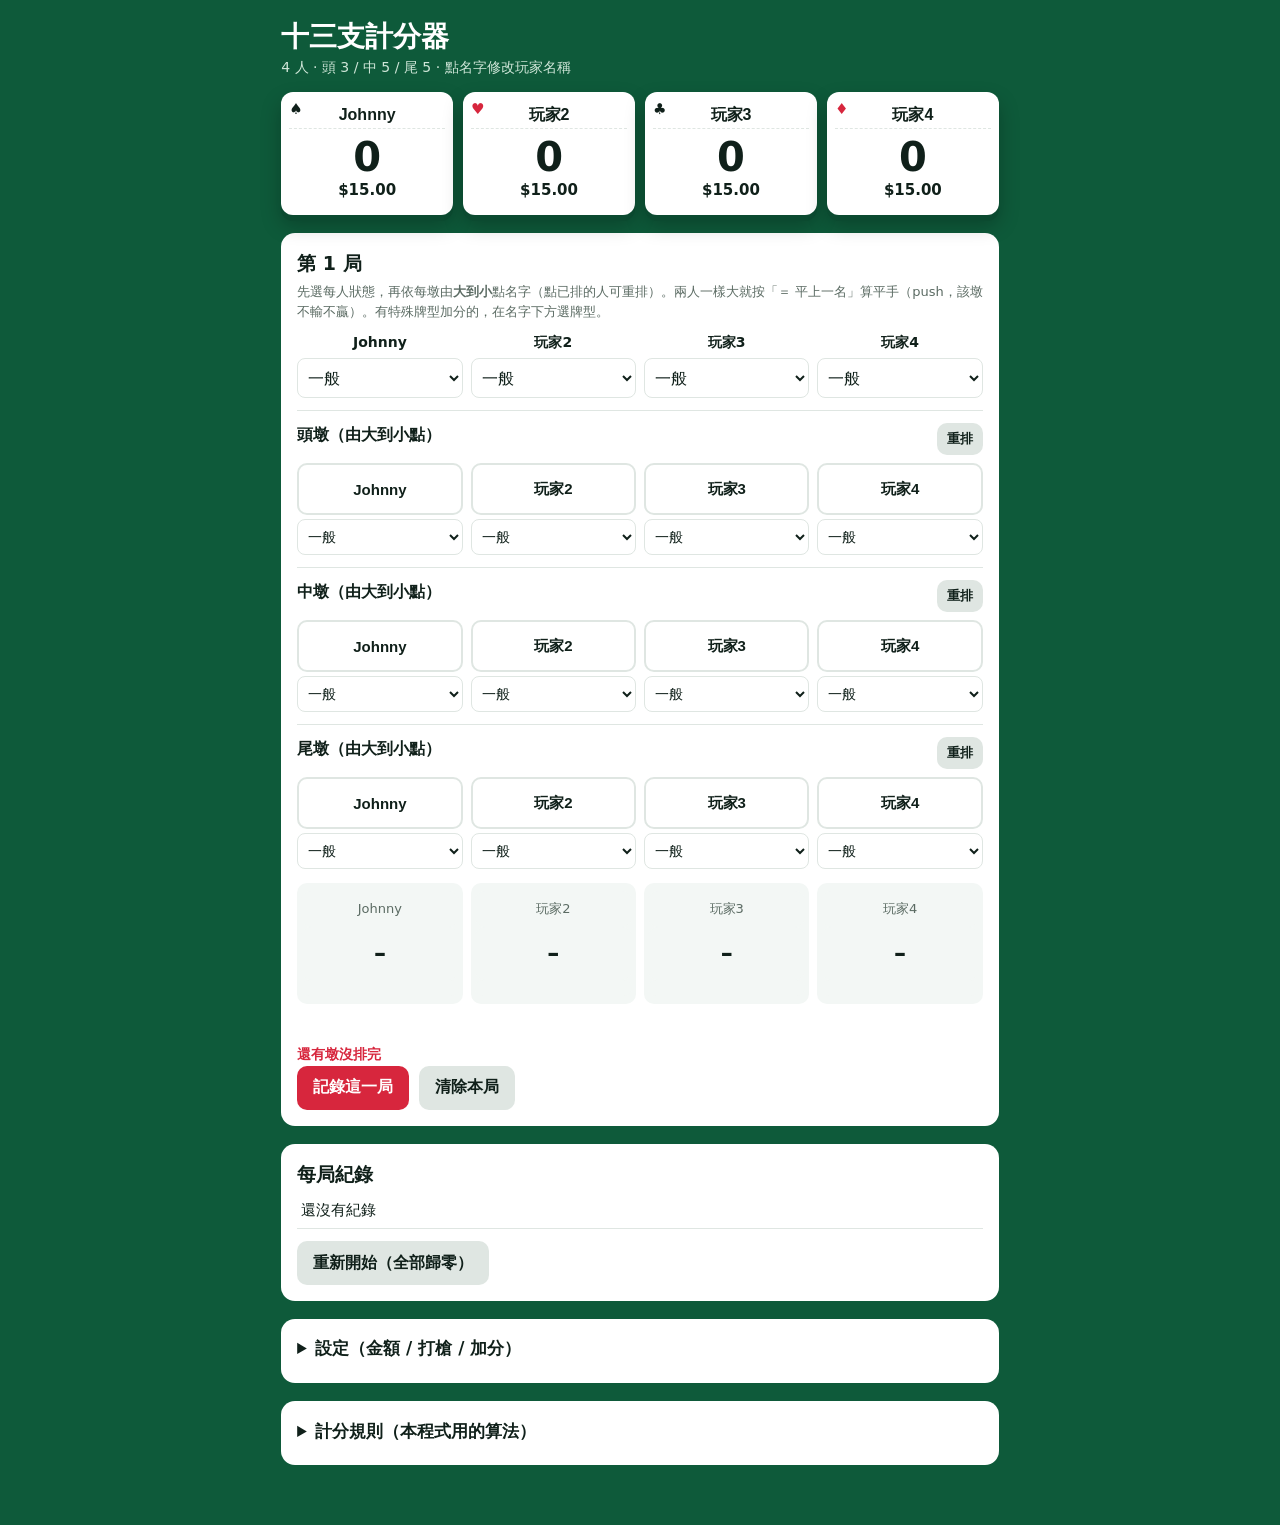
==== index.html @ c9107890 "十三支計分器 PWA Co-Authored-By: Claude Sonnet 5.5 <noreply@anthropic.com> Claude-Session: https://claude." ====
<!DOCTYPE html>
<html lang="zh-Hant">
<head>
<meta charset="utf-8">
<meta name="viewport" content="width=device-width,initial-scale=1,viewport-fit=cover">
<meta name="theme-color" content="#0e5a3a">
<meta name="apple-mobile-web-app-capable" content="yes">
<meta name="mobile-web-app-capable" content="yes">
<meta name="apple-mobile-web-app-status-bar-style" content="black-translucent">
<meta name="apple-mobile-web-app-title" content="十三支">
<link rel="manifest" href="manifest.webmanifest">
<link rel="apple-touch-icon" href="apple-touch-icon.png">
<link rel="icon" type="image/png" href="icon-192.png">
<title>十三支計分器</title>
<style>
/* VOICE: 牌桌上的計分員，清楚、快、不出錯
   IDEA: 綠絨牌桌 + 白色撲克牌
   PICTURE: 頂端四張「牌」記分板，大字顯示分數與餘額
   COLOUR and TYPE: 牌桌綠、牌面白、紅心紅；Noto Sans TC
   LAYOUT: 記分板 → 本局輸入（三墩排名）→ 預覽 → 紀錄 → 設定 */
:root{color-scheme:light dark;--felt:light-dark(#0e5a3a,#062b1c);--felt2:light-dark(#0b4a30,#04200f);--card:light-dark(#ffffff,#13241b);--ink:light-dark(#10201a,#e8f3ec);--mute:light-dark(#5b6b63,#9fb3a8);--red:#d7263d;--gold:#f2c14e;--line:light-dark(#dfe6e2,#24392d)}
:root[data-theme=light]{color-scheme:light}:root[data-theme=dark]{color-scheme:dark}
*{box-sizing:border-box;min-width:0}
body{margin:0;background:var(--felt);color:var(--ink);font:16px/1.55 -apple-system,"PingFang TC","Noto Sans TC","Microsoft JhengHei",system-ui,sans-serif;overflow-x:clip}
.wrap{max-width:820px;margin:0 auto;padding:max(16px,env(safe-area-inset-top)) max(4vw,12px,env(safe-area-inset-right)) calc(60px + env(safe-area-inset-bottom))}
#upd{position:fixed;left:12px;right:12px;bottom:calc(12px + env(safe-area-inset-bottom));z-index:9;display:none;background:var(--gold);color:#3a2a00;border:0;border-radius:12px;min-height:48px;font-size:17px;box-shadow:0 6px 20px rgba(0,0,0,.4)}#upd.on{display:block}
h1{color:#fff;font-size:28px;line-height:1.1;margin:6px 0 4px;font-weight:900}
.sub{color:#cfe6d8;font-size:14px;margin:0 0 14px}
.board{display:grid;grid-template-columns:repeat(4,minmax(0,1fr));gap:10px}
.pc{background:var(--card);border-radius:12px;padding:10px 8px 12px;text-align:center;box-shadow:0 6px 0 var(--felt2),0 10px 20px rgba(0,0,0,.25);position:relative}
.pc .suit{position:absolute;top:6px;left:8px;font-size:15px}
.pc input{width:100%;border:0;background:transparent;color:var(--ink);font:700 16px -apple-system,"PingFang TC","Noto Sans TC","Microsoft JhengHei",sans-serif;text-align:center;padding:4px 2px;border-bottom:1px dashed var(--line)}
.pc .pts{font-size:clamp(26px,7vw,40px);font-weight:900;line-height:1.1;margin-top:6px}
.pc .money{font-size:15px;font-weight:700;white-space:nowrap}
.pos{color:#138a4f}.neg{color:var(--red)}
.panel{background:var(--card);border-radius:14px;padding:16px;margin-top:18px}
.panel h2{font-size:19px;margin:0 0 4px}
.hint{font-size:13px;color:var(--mute);margin:0 0 10px}
.status{display:grid;grid-template-columns:repeat(4,minmax(0,1fr));gap:8px;margin-bottom:6px}
.status div{display:flex;flex-direction:column;gap:4px}
.status b{font-size:14px;text-align:center;overflow:hidden;text-overflow:ellipsis;white-space:nowrap}
select,input[type=number]{font:16px -apple-system,"PingFang TC","Noto Sans TC","Microsoft JhengHei",sans-serif;min-height:40px;border:1px solid var(--line);border-radius:8px;background:var(--card);color:var(--ink);padding:4px 6px;width:100%}
.row{border-top:1px solid var(--line);padding-top:12px;margin-top:12px}
.row h3{font-size:16px;margin:0 0 8px;display:flex;justify-content:space-between;gap:8px;flex-wrap:wrap}
.row h3 button{font-size:13px;min-height:32px;padding:2px 10px}
.rk{display:grid;grid-template-columns:repeat(4,minmax(0,1fr));gap:8px}
.rk .cell{display:flex;flex-direction:column;gap:4px}
.pick{position:relative;min-height:52px;border-radius:10px;border:2px solid var(--line);background:var(--card);color:var(--ink);font:700 15px -apple-system,"PingFang TC","Noto Sans TC","Microsoft JhengHei",sans-serif;cursor:pointer;padding:4px}
.pick[data-r="1"]{background:#ffd23f;border-color:#ffb800;color:#3a2a00}
.pick[data-r="2"]{background:#5ad1f2;border-color:#1fa8d1;color:#052b38}
.pick[data-r="3"]{background:#b9835a;border-color:#946243;color:#fff}
.pick[data-r="4"]{background:#6f7d89;border-color:#55616c;color:#fff}
.pick[data-r]::after{content:"第" attr(data-r);position:absolute;top:-9px;right:-6px;background:#10201a;color:#fff;font-size:12px;border-radius:9px;padding:0 6px;line-height:18px}
.pick:disabled{opacity:.35;cursor:default}
.cell select{font-size:14px;min-height:36px}
.tie{font-size:13px;min-height:32px;padding:2px 6px;border-radius:8px}
.tie[aria-pressed=true]{background:var(--gold);color:#3a2a00}
button{font:700 16px -apple-system,"PingFang TC","Noto Sans TC","Microsoft JhengHei",sans-serif;border-radius:10px;border:0;min-height:44px;padding:8px 16px;cursor:pointer;background:var(--line);color:var(--ink)}
button.go{background:var(--red);color:#fff}
button:focus-visible,input:focus-visible,select:focus-visible{outline:3px solid var(--gold);outline-offset:2px}
.prev{display:grid;grid-template-columns:repeat(4,minmax(0,1fr));gap:8px;margin:14px 0 10px;text-align:center}
.prev div{background:light-dark(#f3f7f5,#0f1d16);border-radius:10px;padding:8px 4px}
.prev .n{font-size:13px;color:var(--mute)}.prev .v{font-size:24px;font-weight:900}
.tags{font-size:14px;margin:0 0 10px;min-height:1.4em}
.tag{display:inline-block;background:var(--gold);color:#3a2a00;border-radius:6px;padding:0 8px;margin:2px 4px 2px 0;font-weight:700}
.err{color:var(--red);font-size:14px;font-weight:700;min-height:1.4em}
.actions{display:flex;gap:10px;flex-wrap:wrap}
table{width:100%;border-collapse:collapse;font-size:15px}
th,td{padding:6px 4px;border-bottom:1px solid var(--line);text-align:right;white-space:nowrap}
th:first-child,td:first-child{text-align:left}
td .x{background:none;min-height:32px;padding:0 8px;color:var(--red)}
.scroll{overflow-x:auto}
.set{display:grid;grid-template-columns:repeat(auto-fit,minmax(150px,1fr));gap:10px}
.set label{font-size:14px;display:flex;flex-direction:column;gap:4px}
details summary{cursor:pointer;font-weight:700;font-size:17px;min-height:32px}
.rules{font-size:14px;line-height:1.7}.rules p{margin:6px 0}
.modal{position:fixed;inset:0;background:rgba(0,0,0,.55);display:none;align-items:center;justify-content:center;padding:20px}
.modal.on{display:flex}.modal>div{background:var(--card);border-radius:14px;padding:20px;max-width:360px}
@media(max-width:600px){.board,.status,.rk,.prev{gap:6px}.pc{padding:8px 4px}.pick{font-size:14px}h1{font-size:24px}}
@media(prefers-reduced-motion:no-preference){.pc .pts{transition:color .3s}}
</style>
</head>
<body>
<div class="wrap">
<h1>十三支計分器</h1>
<p class="sub">4 人 · 頭 3 / 中 5 / 尾 5 · 點名字修改玩家名稱</p>
<div class="board" id="board"></div>

<div class="panel">
<h2>第 <span id="rno">1</span> 局</h2>
<p class="hint">先選每人狀態，再依每墩由<b>大到小</b>點名字（點已排的人可重排）。兩人一樣大就按「＝ 平上一名」算平手（push，該墩不輸不贏）。有特殊牌型加分的，在名字下方選牌型。</p>
<div class="status" id="status"></div>
<div id="rows"></div>
<div class="prev" id="prev"></div>
<div class="tags" id="tags"></div>
<div class="err" id="err"></div>
<div class="actions"><button class="go" id="save">記錄這一局</button><button id="clear">清除本局</button></div>
</div>

<div class="panel">
<h2>每局紀錄</h2>
<div class="scroll"><table id="hist"></table></div>
<div class="actions" style="margin-top:12px"><button id="reset">重新開始（全部歸零）</button></div>
</div>

<div class="panel">
<details><summary>設定（金額 / 打槍 / 加分）</summary>
<div class="set" style="margin-top:10px">
<label>每人本金 $<input type="number" id="s_start" step="1" min="0"></label>
<label>每分（每道）$<input type="number" id="s_unit" step="0.05" min="0"></label>
<label>打槍倍數<input type="number" id="s_gun" step="1" min="1"></label>
<label>全壘打再乘<input type="number" id="s_hr" step="1" min="1"></label>
<label>頭墩三條<input type="number" id="b_h_three" min="1"></label>
<label>中墩葫蘆<input type="number" id="b_m_full" min="1"></label>
<label>中墩鐵支<input type="number" id="b_m_four" min="1"></label>
<label>中墩同花順<input type="number" id="b_m_sf" min="1"></label>
<label>尾墩鐵支<input type="number" id="b_t_four" min="1"></label>
<label>尾墩同花順<input type="number" id="b_t_sf" min="1"></label>
</div>
<p class="hint" style="margin-top:10px">各家規則不同，開打前大家先講好，這裡改了會重新計算所有紀錄。</p>
</details>
</div>

<div class="panel rules">
<details><summary>計分規則（本程式用的算法）</summary>
<p><b>比牌：</b>每兩人之間，頭對頭、中對中、尾對尾各比一次，每墩贏 1 道（有加分牌型就贏該墩的加分數）。4 人共 6 組對決。</p>
<p><b>平手（push）：</b>同一墩兩人牌一樣大 → 這墩兩人不輸不贏、0 道；有平手就不算三墩全贏，不能打槍。</p>
<p><b>打槍：</b>三墩全贏同一個人 → 對他的分數 ×2。</p>
<p><b>全壘打：</b>同一局打槍其他 3 家 → 他這局所有分數再 ×2（3 墩全贏、無加分時，每家輸 12 道）。</p>
<p><b>相公 / 倒水：</b>排錯（頭比中大、中比尾大）→ 當作被每家打槍（每家贏他 3×2＝6 道）。</p>
<p><b>特殊牌型（報到）：</b>例如一條龍、六對半、三同花、三順子，直接跟每家收你們講好的分數，不參加比墩。</p>
<p><b>墩內加分（預設）：</b>頭墩三條 3、中墩葫蘆 2、中墩鐵支 8、中墩同花順 10、尾墩鐵支 4、尾墩同花順 5。只有贏了那墩才拿加分。</p>
</details>
</div>
</div>

<button id="upd" type="button">有新版本，點這裡更新</button>
<div class="modal" id="modal"><div><p id="mtext" style="margin-top:0">確定要清除所有紀錄嗎？</p><div class="actions"><button class="go" id="mok">確定</button><button id="mno">取消</button></div></div></div>

<script>
{
const SUITS=['♠','♥','♣','♦'],ROWS=[['頭墩','h'],['中墩','m'],['尾墩','t']];
const HANDS={h:[['','一般'],['three','三條']],m:[['','一般'],['full','葫蘆'],['four','鐵支'],['sf','同花順']],t:[['','一般'],['four','鐵支'],['sf','同花順']]};
const DEF={names:['Johnny','玩家2','玩家3','玩家4'],start:15,unit:0.3,gun:2,hr:2,bonus:{h_three:3,m_full:2,m_four:8,m_sf:10,t_four:4,t_sf:5},rounds:[]};
let S;try{S=JSON.parse(localStorage.getItem('13zhi'))}catch(e){}
if(!S||!S.names)S=JSON.parse(JSON.stringify(DEF));
try{const nn=JSON.parse(localStorage.getItem('13zhi_names'));if(Array.isArray(nn)&&nn.length===4)S.names=nn.map((x,i)=>String(x||('玩家'+(i+1))))}catch(e){}
const save=()=>{try{localStorage.setItem('13zhi',JSON.stringify(S));localStorage.setItem('13zhi_names',JSON.stringify(S.names))}catch(e){}};
const esc=s=>String(s).replace(/[&<>"']/g,c=>({'&':'&amp;','<':'&lt;','>':'&gt;','"':'&quot;',"'":'&#39;'}[c]));
const $=id=>document.getElementById(id);
const fmt=n=>(n<0?'-$':'$')+Math.abs(n).toFixed(2);
const sgn=n=>n>0?'+'+n:''+n;
let E;
const newEntry=()=>({st:['n','n','n','n'],sp:[3,3,3,3],rank:{h:[],m:[],t:[]},hand:{h:['','','',''],m:['','','',''],t:['','','','']},tie:{h:[],m:[],t:[]}});
const lv=(e,r)=>{const L={},tie=(e.tie&&e.tie[r])||[];let l=0;e.rank[r].forEach((p,k)=>{if(k>0&&!tie.includes(p))l++;L[p]=l});return L};
E=newEntry();

function compute(e){
  const P=[[0,0,0,0],[0,0,0,0],[0,0,0,0],[0,0,0,0]],G=[[0,0,0,0],[0,0,0,0],[0,0,0,0],[0,0,0,0]];
  const val=(r,w)=>{const k=e.hand[r][w];return k?(+S.bonus[r+'_'+k]||1):1};
  for(let i=0;i<4;i++)for(let j=i+1;j<4;j++){
    const a=e.st[i],b=e.st[j];let d=0;
    if(a==='sp'||b==='sp'){d=(a==='sp'?+e.sp[i]:0)-(b==='sp'?+e.sp[j]:0)}
    else if(a==='foul'&&b==='foul'){d=0}
    else if(a==='foul'){d=-3*S.gun;G[j][i]=1}
    else if(b==='foul'){d=3*S.gun;G[i][j]=1}
    else{let wi=0,wj=0;for(const[,r]of ROWS){const L=lv(e,r),li=L[i],lj=L[j];if(li<lj){d+=val(r,i);wi++}else if(li>lj){d-=val(r,j);wj++}}
      if(wi===3){d*=S.gun;G[i][j]=1}else if(wj===3){d*=S.gun;G[j][i]=1}}
    P[i][j]=d;P[j][i]=-d;
  }
  const tags=[];
  for(const[lab,r]of ROWS){const tie=(e.tie&&e.tie[r])||[];e.rank[r].forEach((p,k)=>{if(k>0&&tie.includes(p))tags.push(lab+' '+S.names[e.rank[r][k-1]]+'＝'+S.names[p]+' 平手')})}
  for(let i=0;i<4;i++)for(let j=0;j<4;j++)if(G[i][j])tags.push(S.names[i]+' 打槍 '+S.names[j]);
  for(let i=0;i<4;i++){if([0,1,2,3].every(k=>k===i||G[i][k])){tags.push(S.names[i]+' 全壘打！');for(let k=0;k<4;k++)if(k!==i){P[i][k]*=S.hr;P[k][i]*=S.hr}}}
  e.st.forEach((s,i)=>{if(s==='foul')tags.push(S.names[i]+' 相公');if(s==='sp')tags.push(S.names[i]+' 特殊牌型 '+e.sp[i]+' 道')});
  return{pts:P.map(r=>r.reduce((a,b)=>a+b,0)),tags};
}
const normals=()=>[0,1,2,3].filter(i=>E.st[i]==='n');
function valid(){const n=normals();if(n.length<2)return true;return ROWS.every(([,r])=>E.rank[r].length===n.length)}
function totals(){const t=[0,0,0,0];S.rounds.forEach(r=>{const c=compute(r);c.pts.forEach((p,i)=>t[i]+=p)});return t}

function renderBoard(){
  const t=totals();
  $('board').innerHTML=S.names.map((n,i)=>{const m=S.start+t[i]*S.unit;return`<div class="pc"><span class="suit" style="color:${i%2?'var(--red)':'var(--ink)'}">${SUITS[i]}</span><input id="nm${i}" value="${esc(n)}" aria-label="玩家${i+1}名字"><div class="pts ${t[i]>0?'pos':t[i]<0?'neg':''}">${sgn(t[i])}</div><div class="money ${m<0?'neg':''}">${fmt(m)}</div></div>`}).join('');
  S.names.forEach((_,i)=>{$('nm'+i).onchange=ev=>{S.names[i]=ev.target.value.trim()||('玩家'+(i+1));save();renderAll()}});
}
function renderEntry(){
  $('rno').textContent=S.rounds.length+1;
  $('status').innerHTML=S.names.map((n,i)=>`<div><b>${esc(n)}</b><select id="st${i}"><option value="n">一般</option><option value="foul">相公/倒水</option><option value="sp">特殊牌型</option></select>${E.st[i]==='sp'?`<input type="number" id="sp${i}" min="1" value="${E.sp[i]}" aria-label="特殊牌型分數">`:''}</div>`).join('');
  S.names.forEach((_,i)=>{const s=$('st'+i);s.value=E.st[i];s.onchange=()=>{E.st[i]=s.value;for(const[,r]of ROWS){E.rank[r]=E.rank[r].filter(k=>E.st[k]==='n');E.tie[r]=E.tie[r].filter(k=>E.rank[r].indexOf(k)>0)}renderEntry()};
    const p=$('sp'+i);if(p)p.oninput=()=>{E.sp[i]=Math.max(0,+p.value||0);renderPrev()}});
  const n=normals();
  $('rows').innerHTML=n.length<2?'<p class="hint">一般玩家少於 2 人，不用比墩。</p>':ROWS.map(([lab,r])=>`<div class="row"><h3>${lab}（由大到小點）<button data-clr="${r}">重排</button></h3><div class="rk">${S.names.map((nm,i)=>{const on=E.st[i]==='n',p=E.rank[r].indexOf(i),L=lv(E,r),td=E.tie[r].includes(i);return`<div class="cell"><button class="pick" data-row="${r}" data-p="${i}" ${p>=0?`data-r="${L[i]+1}"`:''} ${on?'':'disabled'}>${esc(nm)}</button>${on&&p>=1?`<button class="tie" data-tr="${r}" data-tp="${i}" aria-pressed="${td}">${td?'✓ 平手':'＝ 平上一名'}</button>`:''}${on?`<select data-hr="${r}" data-hp="${i}" aria-label="${esc(nm)} ${lab}牌型">${HANDS[r].map(([k,t])=>`<option value="${k}" ${E.hand[r][i]===k?'selected':''}>${t}${k?' '+S.bonus[r+'_'+k]:''}</option>`).join('')}</select>`:''}</div>`}).join('')}</div></div>`).join('');
  document.querySelectorAll('.pick').forEach(b=>b.onclick=()=>{const r=b.dataset.row,p=+b.dataset.p,a=E.rank[r],x=a.indexOf(p);
    if(x>=0)a.splice(x);else{a.push(p);const rest=normals().filter(k=>!a.includes(k));if(rest.length===1)a.push(rest[0])}E.tie[r]=E.tie[r].filter(k=>a.indexOf(k)>0);renderEntry()});
  document.querySelectorAll('.tie').forEach(b=>b.onclick=()=>{const r=b.dataset.tr,p=+b.dataset.tp,t=E.tie[r],x=t.indexOf(p);if(x>=0)t.splice(x,1);else t.push(p);renderEntry()});
  document.querySelectorAll('[data-clr]').forEach(b=>b.onclick=()=>{E.rank[b.dataset.clr]=[];E.tie[b.dataset.clr]=[];renderEntry()});
  document.querySelectorAll('[data-hr]').forEach(s=>s.onchange=()=>{E.hand[s.dataset.hr][+s.dataset.hp]=s.value;renderPrev()});
  renderPrev();
}
function renderPrev(){
  const ok=valid();$('err').textContent=ok?'':'還有墩沒排完';
  const c=ok?compute(E):{pts:[0,0,0,0],tags:[]};
  $('prev').innerHTML=S.names.map((n,i)=>`<div><div class="n">${esc(n)}</div><div class="v ${c.pts[i]>0?'pos':c.pts[i]<0?'neg':''}">${ok?sgn(c.pts[i]):'–'}</div><div class="n">${ok?fmt(c.pts[i]*S.unit):''}</div></div>`).join('');
  $('tags').innerHTML=c.tags.map(t=>`<span class="tag">${esc(t)}</span>`).join('');
}
function renderHist(){
  if(!S.rounds.length){$('hist').innerHTML='<tr><td>還沒有紀錄</td></tr>';return}
  const t=totals();
  $('hist').innerHTML=`<tr><th>局</th>${S.names.map(n=>`<th>${esc(n)}</th>`).join('')}<th></th></tr>`+
   S.rounds.map((r,k)=>{const c=compute(r);return`<tr><td>${k+1}</td>${c.pts.map(p=>`<td class="${p>0?'pos':p<0?'neg':''}">${sgn(p)}</td>`).join('')}<td><button class="x" data-del="${k}" aria-label="刪除第${k+1}局">✕</button></td></tr>`}).reverse().join('')+
   `<tr><th>總分</th>${t.map(p=>`<th>${sgn(p)}</th>`).join('')}<th></th></tr><tr><th>輸贏</th>${t.map(p=>`<th class="${p>0?'pos':p<0?'neg':''}">${fmt(p*S.unit)}</th>`).join('')}<th></th></tr>`;
  document.querySelectorAll('[data-del]').forEach(b=>b.onclick=()=>ask(`刪除第 ${+b.dataset.del+1} 局？`,()=>{S.rounds.splice(+b.dataset.del,1);save();renderAll()}));
}
function renderSet(){
  $('s_start').value=S.start;$('s_unit').value=S.unit;$('s_gun').value=S.gun;$('s_hr').value=S.hr;
  for(const k in S.bonus)$('b_'+k).value=S.bonus[k];
}
function renderAll(){renderBoard();renderEntry();renderHist()}
let cb=null;
function ask(t,f){$('mtext').textContent=t;cb=f;$('modal').classList.add('on')}
$('mok').onclick=()=>{$('modal').classList.remove('on');cb&&cb()};
$('mno').onclick=()=>$('modal').classList.remove('on');
$('save').onclick=()=>{if(!valid()){$('err').textContent='還有墩沒排完，排完才能記錄';return}S.rounds.push(JSON.parse(JSON.stringify(E)));E=newEntry();save();renderAll();window.scrollTo({top:0,behavior:'smooth'})};
$('clear').onclick=()=>{E=newEntry();renderEntry()};
$('reset').onclick=()=>ask('確定清除所有局數？（玩家名字和設定會保留）',()=>{S.rounds=[];E=newEntry();save();renderAll()});
[['s_start','start'],['s_unit','unit'],['s_gun','gun'],['s_hr','hr']].forEach(([id,k])=>$(id).onchange=()=>{const v=parseFloat($(id).value);if(!isNaN(v)&&v>=0){S[k]=v;save();renderAll()}});
Object.keys(S.bonus).forEach(k=>$('b_'+k).onchange=()=>{const v=parseInt($('b_'+k).value);if(v>=1){S.bonus[k]=v;save();renderAll()}});
renderSet();renderAll();
}
</script>
<script>
if('serviceWorker' in navigator){
  const b=document.getElementById('upd');let reloading=false,asked=false;
  const offer=w=>{b.classList.add('on');b.onclick=()=>{asked=true;w.postMessage('SKIP_WAITING')}};
  navigator.serviceWorker.addEventListener('controllerchange',()=>{if(reloading||!asked)return;reloading=true;location.reload()});
  navigator.serviceWorker.register('sw.js').then(reg=>{
    if(reg.waiting&&navigator.serviceWorker.controller)offer(reg.waiting);
    reg.addEventListener('updatefound',()=>{const w=reg.installing;w&&w.addEventListener('statechange',()=>{if(w.state==='installed'&&navigator.serviceWorker.controller)offer(w)})});
    document.addEventListener('visibilitychange',()=>{if(!document.hidden)reg.update().catch(()=>{})});
  }).catch(()=>{});
}
</script>
</body>
</html>
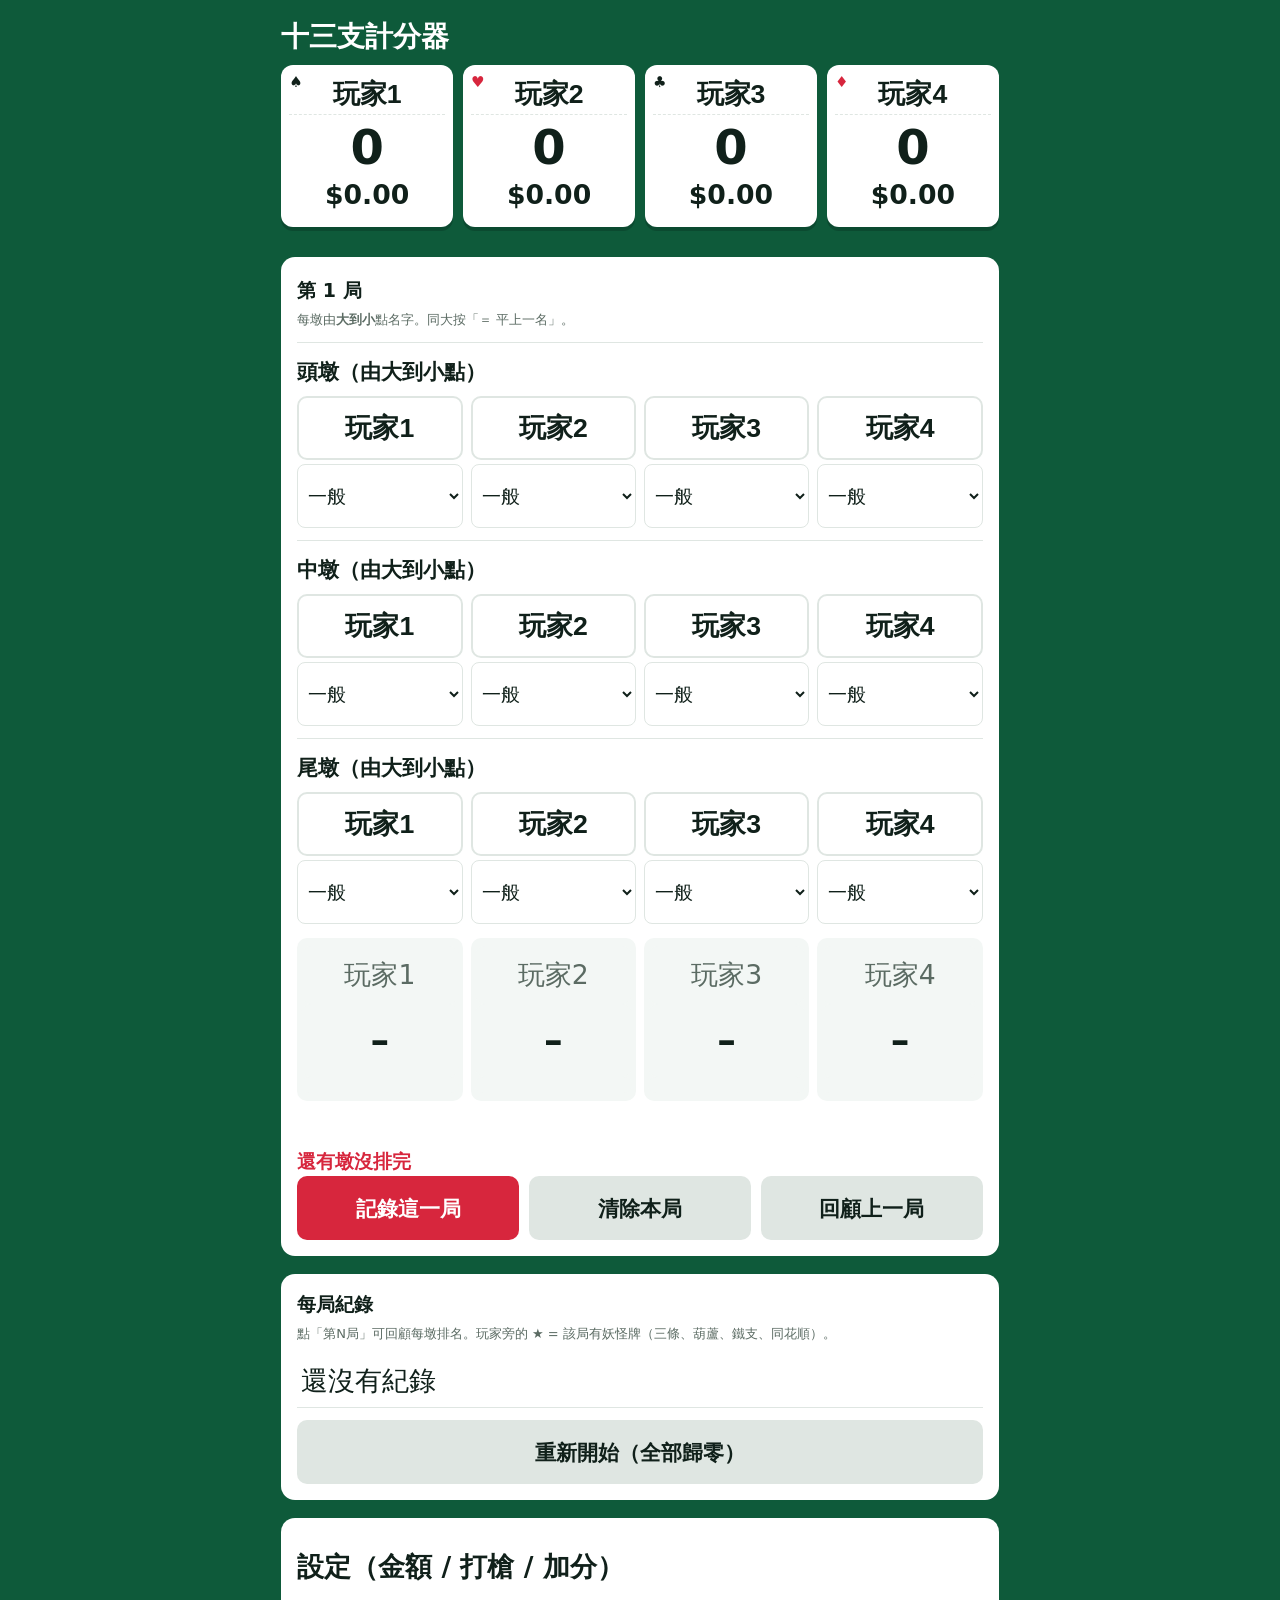
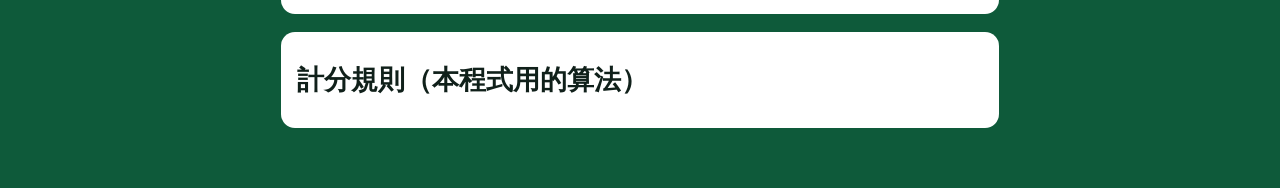
==== commit 0609a52e: "v2 from artifact Co-Authored-By: Claude Sonnet 5.5 <noreply@anthropic.com> Claude-Session: https://c" ====
--- a/index.html
+++ b/index.html
@@ -78,46 +78,111 @@
 .modal.on{display:flex}.modal>div{background:var(--card);border-radius:14px;padding:20px;max-width:360px}
 @media(max-width:600px){.board,.status,.rk,.prev{gap:6px}.pc{padding:8px 4px}.pick{font-size:14px}h1{font-size:24px}}
 @media(prefers-reduced-motion:no-preference){.pc .pts{transition:color .3s}}
+/* 大字大按鈕：名字、分數 ≥ 20pt，按鈕 ≥ 48pt 高 */
+.pc input{font-size:20pt;text-overflow:ellipsis}
+.pc .pts{font-size:clamp(24pt,8vw,36pt)}
+.pc .money{font-size:20pt}
+.status b{font-size:20pt}
+.pick{font-size:20pt;min-height:48pt;line-height:1.15;overflow-wrap:anywhere}
+.pick[data-r]::after{font-size:12pt;line-height:22px;top:-12px}
+.prev .n{font-size:20pt}.prev .v{font-size:28pt}
+.tags{font-size:14pt}.err{font-size:14pt}
+table{font-size:20pt}
+button,select,input[type=number]{min-height:48pt;font-size:16pt}
+.row h3{font-size:16pt;align-items:center}
+.row h3 button,.tie,td .x,.cell select{min-height:48pt;font-size:14pt}
+.actions button{flex:1 1 180px}
+details summary{min-height:48pt;display:flex;align-items:center;font-size:16pt}
+.set label{font-size:14pt}
+.modal>div{max-width:440px;width:100%}
+#mtext{font-size:18pt;white-space:pre-line;line-height:1.5}
+.modal .actions button{flex:1}
+#status{display:none}
+details summary{font-size:20pt}
+.scrollto{scroll-margin-top:240px}
+.rvsec{border-top:1px solid var(--line);padding-top:10px;margin-top:10px}
+.rvsec h3{font-size:16pt;margin:0 0 6px}
+.rvl{display:flex;align-items:center;gap:10px;padding:4px 0;font-size:20pt}
+.rvl small{font-size:14pt;font-weight:400;color:var(--mute)}
+.rb{display:inline-block;min-width:3.4em;text-align:center;border-radius:10px;padding:2px 8px;font-size:16pt;font-weight:700;background:var(--line);color:var(--ink)}
+.rb[data-r="1"]{background:#ffd23f;color:#3a2a00}
+.rb[data-r="2"]{background:#5ad1f2;color:#052b38}
+.rb[data-r="3"]{background:#b9835a;color:#fff}
+.rb[data-r="4"]{background:#6f7d89;color:#fff}
+.rn{min-height:48pt;font-size:16pt;padding:0 12px}
+tr.sel td{background:rgba(242,193,78,.28)}
+tr.ed td{border-bottom:3px dashed var(--red)}
+.edtag{color:var(--red);font-size:16pt;margin-left:8px}
+.yao{color:#d98e00;font-size:14pt;margin-right:4px}
+.rules,.rules p,.rules details summary{font-size:20pt;line-height:1.6}
+.s1 label{display:flex;flex-direction:column;gap:4px;font-size:14pt}
+.unitline{font-size:14pt;margin:10px 0 6px}
+.slist{list-style:none;margin:8px 0 0;padding:0}
+.slist li{display:flex;justify-content:space-between;align-items:center;gap:12px;padding:6px 0;border-top:1px solid var(--line);font-size:14pt}
+.slist input{width:110px;text-align:center}
+.slist input:disabled{opacity:.45}
+/* 記分板固定在上方 */
+.board{position:sticky;top:0;z-index:10;background:var(--felt);padding:8px 0 12px;margin-top:0}
+.pc{box-shadow:0 4px 0 var(--felt2)}
+@media(max-width:600px){
+.board{gap:8px;padding:6px 0 10px}
+.pc{display:grid;grid-template-columns:auto 1fr;align-items:baseline;column-gap:6px;padding:6px 8px 8px}
+.pc .suit{display:none}
+.pc input{grid-column:1/-1;padding:0 2px}
+.pc .pts{margin-top:0;text-align:left}
+.pc .money{text-align:right;font-size:16pt}
+}
+@media(max-width:600px){.board,.status,.rk,.prev{grid-template-columns:repeat(2,minmax(0,1fr));gap:12px}.rk{row-gap:18px}}
 </style>
 </head>
 <body>
 <div class="wrap">
 <h1>十三支計分器</h1>
-<p class="sub">4 人 · 頭 3 / 中 5 / 尾 5 · 點名字修改玩家名稱</p>
 <div class="board" id="board"></div>
 
-<div class="panel">
-<h2>第 <span id="rno">1</span> 局</h2>
-<p class="hint">先選每人狀態，再依每墩由<b>大到小</b>點名字（點已排的人可重排）。兩人一樣大就按「＝ 平上一名」算平手（push，該墩不輸不贏）。有特殊牌型加分的，在名字下方選牌型。</p>
+<div class="panel scrollto" id="entry">
+<h2>第 <span id="rno">1</span> 局<span id="edtag" class="edtag"></span></h2>
+<p class="hint">每墩由<b>大到小</b>點名字。同大按「＝ 平上一名」。</p>
 <div class="status" id="status"></div>
 <div id="rows"></div>
 <div class="prev" id="prev"></div>
 <div class="tags" id="tags"></div>
 <div class="err" id="err"></div>
-<div class="actions"><button class="go" id="save">記錄這一局</button><button id="clear">清除本局</button></div>
+<div class="actions"><button class="go" id="save">記錄這一局</button><button id="clear">清除本局</button><button id="lastbtn">回顧上一局</button></div>
+</div>
+
+<div class="panel scrollto" id="review" hidden>
+<h2 id="rvt"></h2>
+<div id="rvbody"></div>
+<div class="prev" id="rvprev"></div>
+<div class="tags" id="rvtags"></div>
+<div class="actions"><button class="go" id="rvedit">修改這局</button><button id="rvclose">關閉</button></div>
 </div>
 
 <div class="panel">
 <h2>每局紀錄</h2>
+<p class="hint">點「第N局」可回顧每墩排名。玩家旁的 ★ = 該局有妖怪牌（三條、葫蘆、鐵支、同花順）。</p>
 <div class="scroll"><table id="hist"></table></div>
 <div class="actions" style="margin-top:12px"><button id="reset">重新開始（全部歸零）</button></div>
 </div>
 
 <div class="panel">
 <details><summary>設定（金額 / 打槍 / 加分）</summary>
-<div class="set" style="margin-top:10px">
-<label>每人本金 $<input type="number" id="s_start" step="1" min="0"></label>
-<label>每分（每道）$<input type="number" id="s_unit" step="0.05" min="0"></label>
-<label>打槍倍數<input type="number" id="s_gun" step="1" min="1"></label>
-<label>全壘打再乘<input type="number" id="s_hr" step="1" min="1"></label>
-<label>頭墩三條<input type="number" id="b_h_three" min="1"></label>
-<label>中墩葫蘆<input type="number" id="b_m_full" min="1"></label>
-<label>中墩鐵支<input type="number" id="b_m_four" min="1"></label>
-<label>中墩同花順<input type="number" id="b_m_sf" min="1"></label>
-<label>尾墩鐵支<input type="number" id="b_t_four" min="1"></label>
-<label>尾墩同花順<input type="number" id="b_t_sf" min="1"></label>
-</div>
-<p class="hint" style="margin-top:10px">各家規則不同，開打前大家先講好，這裡改了會重新計算所有紀錄。</p>
+<div class="s1" style="margin-top:10px">
+<label>每人本金 $<input type="number" id="s_start" step="0.01" min="0" max="1000" inputmode="decimal"></label>
+<p class="unitline">每分（每道）自動計算：<b>$<span id="s_unit">0.30</span></b>（本金 ÷ 50）</p>
+</div>
+<ul class="slist">
+<li><span>打槍倍數</span><input type="number" id="s_gun" step="1" min="1"></li>
+<li><span>全壘打再乘</span><input type="number" id="s_hr" step="1" min="1"></li>
+<li><span>頭墩三條</span><input type="number" id="b_h_three" min="1"></li>
+<li><span>中墩葫蘆</span><input type="number" id="b_m_full" min="1"></li>
+<li><span>中墩鐵支</span><input type="number" id="b_m_four" min="1"></li>
+<li><span>中墩同花順</span><input type="number" id="b_m_sf" min="1"></li>
+<li><span>尾墩鐵支</span><input type="number" id="b_t_four" min="1"></li>
+<li><span>尾墩同花順</span><input type="number" id="b_t_sf" min="1"></li>
+</ul>
+<p class="hint" style="margin-top:10px">倍數和加分都按正常遊戲規則。記錄第 1 局之後，倍數和加分就鎖住不能改，只有本金可以調整；全部歸零後才能再改倍數。</p>
 </details>
 </div>
 
@@ -127,8 +192,7 @@
 <p><b>平手（push）：</b>同一墩兩人牌一樣大 → 這墩兩人不輸不贏、0 道；有平手就不算三墩全贏，不能打槍。</p>
 <p><b>打槍：</b>三墩全贏同一個人 → 對他的分數 ×2。</p>
 <p><b>全壘打：</b>同一局打槍其他 3 家 → 他這局所有分數再 ×2（3 墩全贏、無加分時，每家輸 12 道）。</p>
-<p><b>相公 / 倒水：</b>排錯（頭比中大、中比尾大）→ 當作被每家打槍（每家贏他 3×2＝6 道）。</p>
-<p><b>特殊牌型（報到）：</b>例如一條龍、六對半、三同花、三順子，直接跟每家收你們講好的分數，不參加比墩。</p>
+<p><b>設定限制：</b>所有倍數和加分都按正常遊戲規則。遊戲中途（已有紀錄）不能亂改倍數，只有本金可以調整（上限 $1000）。全部歸零後才能再改倍數。</p>
 <p><b>墩內加分（預設）：</b>頭墩三條 3、中墩葫蘆 2、中墩鐵支 8、中墩同花順 10、尾墩鐵支 4、尾墩同花順 5。只有贏了那墩才拿加分。</p>
 </details>
 </div>
@@ -141,7 +205,7 @@
 {
 const SUITS=['♠','♥','♣','♦'],ROWS=[['頭墩','h'],['中墩','m'],['尾墩','t']];
 const HANDS={h:[['','一般'],['three','三條']],m:[['','一般'],['full','葫蘆'],['four','鐵支'],['sf','同花順']],t:[['','一般'],['four','鐵支'],['sf','同花順']]};
-const DEF={names:['Johnny','玩家2','玩家3','玩家4'],start:15,unit:0.3,gun:2,hr:2,bonus:{h_three:3,m_full:2,m_four:8,m_sf:10,t_four:4,t_sf:5},rounds:[]};
+const DEF={names:['玩家1','玩家2','玩家3','玩家4'],start:15,unit:0.3,gun:2,hr:2,bonus:{h_three:3,m_full:2,m_four:8,m_sf:10,t_four:4,t_sf:5},rounds:[]};
 let S;try{S=JSON.parse(localStorage.getItem('13zhi'))}catch(e){}
 if(!S||!S.names)S=JSON.parse(JSON.stringify(DEF));
 try{const nn=JSON.parse(localStorage.getItem('13zhi_names'));if(Array.isArray(nn)&&nn.length===4)S.names=nn.map((x,i)=>String(x||('玩家'+(i+1))))}catch(e){}
@@ -154,6 +218,9 @@
 const newEntry=()=>({st:['n','n','n','n'],sp:[3,3,3,3],rank:{h:[],m:[],t:[]},hand:{h:['','','',''],m:['','','',''],t:['','','','']},tie:{h:[],m:[],t:[]}});
 const lv=(e,r)=>{const L={},tie=(e.tie&&e.tie[r])||[];let l=0;e.rank[r].forEach((p,k)=>{if(k>0&&!tie.includes(p))l++;L[p]=l});return L};
 E=newEntry();
+let rev=null,editIdx=-1,draft=null;
+const clone=o=>JSON.parse(JSON.stringify(o));
+const yao=(r,i)=>r.hand&&['h','m','t'].some(k=>r.hand[k]&&r.hand[k][i]);
 
 function compute(e){
   const P=[[0,0,0,0],[0,0,0,0],[0,0,0,0],[0,0,0,0]],G=[[0,0,0,0],[0,0,0,0],[0,0,0,0],[0,0,0,0]];
@@ -181,16 +248,16 @@
 
 function renderBoard(){
   const t=totals();
-  $('board').innerHTML=S.names.map((n,i)=>{const m=S.start+t[i]*S.unit;return`<div class="pc"><span class="suit" style="color:${i%2?'var(--red)':'var(--ink)'}">${SUITS[i]}</span><input id="nm${i}" value="${esc(n)}" aria-label="玩家${i+1}名字"><div class="pts ${t[i]>0?'pos':t[i]<0?'neg':''}">${sgn(t[i])}</div><div class="money ${m<0?'neg':''}">${fmt(m)}</div></div>`}).join('');
+  $('board').innerHTML=S.names.map((n,i)=>{const m=Math.round(t[i]*S.unit*100)/100;return`<div class="pc"><span class="suit" style="color:${i%2?'var(--red)':'var(--ink)'}">${SUITS[i]}</span><input id="nm${i}" value="${esc(n)}" aria-label="玩家${i+1}名字"><div class="pts ${t[i]>0?'pos':t[i]<0?'neg':''}">${sgn(t[i])}</div><div class="money ${m>0?'pos':m<0?'neg':''}">${m>0?'+':''}${fmt(m)}</div></div>`}).join('');
   S.names.forEach((_,i)=>{$('nm'+i).onchange=ev=>{S.names[i]=ev.target.value.trim()||('玩家'+(i+1));save();renderAll()}});
 }
 function renderEntry(){
-  $('rno').textContent=S.rounds.length+1;
+  $('rno').textContent=editIdx>=0?editIdx+1:S.rounds.length+1;$('edtag').textContent=editIdx>=0?'（修改中）':'';$('save').textContent=editIdx>=0?'確認修改':'記錄這一局';$('clear').textContent=editIdx>=0?'取消修改':'清除本局';
   $('status').innerHTML=S.names.map((n,i)=>`<div><b>${esc(n)}</b><select id="st${i}"><option value="n">一般</option><option value="foul">相公/倒水</option><option value="sp">特殊牌型</option></select>${E.st[i]==='sp'?`<input type="number" id="sp${i}" min="1" value="${E.sp[i]}" aria-label="特殊牌型分數">`:''}</div>`).join('');
   S.names.forEach((_,i)=>{const s=$('st'+i);s.value=E.st[i];s.onchange=()=>{E.st[i]=s.value;for(const[,r]of ROWS){E.rank[r]=E.rank[r].filter(k=>E.st[k]==='n');E.tie[r]=E.tie[r].filter(k=>E.rank[r].indexOf(k)>0)}renderEntry()};
     const p=$('sp'+i);if(p)p.oninput=()=>{E.sp[i]=Math.max(0,+p.value||0);renderPrev()}});
   const n=normals();
-  $('rows').innerHTML=n.length<2?'<p class="hint">一般玩家少於 2 人，不用比墩。</p>':ROWS.map(([lab,r])=>`<div class="row"><h3>${lab}（由大到小點）<button data-clr="${r}">重排</button></h3><div class="rk">${S.names.map((nm,i)=>{const on=E.st[i]==='n',p=E.rank[r].indexOf(i),L=lv(E,r),td=E.tie[r].includes(i);return`<div class="cell"><button class="pick" data-row="${r}" data-p="${i}" ${p>=0?`data-r="${L[i]+1}"`:''} ${on?'':'disabled'}>${esc(nm)}</button>${on&&p>=1?`<button class="tie" data-tr="${r}" data-tp="${i}" aria-pressed="${td}">${td?'✓ 平手':'＝ 平上一名'}</button>`:''}${on?`<select data-hr="${r}" data-hp="${i}" aria-label="${esc(nm)} ${lab}牌型">${HANDS[r].map(([k,t])=>`<option value="${k}" ${E.hand[r][i]===k?'selected':''}>${t}${k?' '+S.bonus[r+'_'+k]:''}</option>`).join('')}</select>`:''}</div>`}).join('')}</div></div>`).join('');
+  $('rows').innerHTML=n.length<2?'<p class="hint">一般玩家少於 2 人，不用比墩。</p>':ROWS.map(([lab,r])=>`<div class="row"><h3>${lab}（由大到小點）</h3><div class="rk">${S.names.map((nm,i)=>{const on=E.st[i]==='n',p=E.rank[r].indexOf(i),L=lv(E,r),td=E.tie[r].includes(i);return`<div class="cell"><button class="pick" data-row="${r}" data-p="${i}" ${p>=0?`data-r="${L[i]+1}"`:''} ${on?'':'disabled'}>${esc(nm)}</button>${on&&p>=1?`<button class="tie" data-tr="${r}" data-tp="${i}" aria-pressed="${td}">${td?'✓ 平手':'＝ 平上一名'}</button>`:''}${on?`<select data-hr="${r}" data-hp="${i}" aria-label="${esc(nm)} ${lab}牌型">${HANDS[r].map(([k,t])=>`<option value="${k}" ${E.hand[r][i]===k?'selected':''}>${t}${k?' '+S.bonus[r+'_'+k]:''}</option>`).join('')}</select>`:''}</div>`}).join('')}</div></div>`).join('');
   document.querySelectorAll('.pick').forEach(b=>b.onclick=()=>{const r=b.dataset.row,p=+b.dataset.p,a=E.rank[r],x=a.indexOf(p);
     if(x>=0)a.splice(x);else{a.push(p);const rest=normals().filter(k=>!a.includes(k));if(rest.length===1)a.push(rest[0])}E.tie[r]=E.tie[r].filter(k=>a.indexOf(k)>0);renderEntry()});
   document.querySelectorAll('.tie').forEach(b=>b.onclick=()=>{const r=b.dataset.tr,p=+b.dataset.tp,t=E.tie[r],x=t.indexOf(p);if(x>=0)t.splice(x,1);else t.push(p);renderEntry()});
@@ -208,24 +275,49 @@
   if(!S.rounds.length){$('hist').innerHTML='<tr><td>還沒有紀錄</td></tr>';return}
   const t=totals();
   $('hist').innerHTML=`<tr><th>局</th>${S.names.map(n=>`<th>${esc(n)}</th>`).join('')}<th></th></tr>`+
-   S.rounds.map((r,k)=>{const c=compute(r);return`<tr><td>${k+1}</td>${c.pts.map(p=>`<td class="${p>0?'pos':p<0?'neg':''}">${sgn(p)}</td>`).join('')}<td><button class="x" data-del="${k}" aria-label="刪除第${k+1}局">✕</button></td></tr>`}).reverse().join('')+
+   S.rounds.map((r,k)=>{const c=compute(r);return`<tr class="${k===rev?'sel':''} ${k===editIdx?'ed':''}"><td><button class="rn" data-rv="${k}" aria-label="回顧第${k+1}局">第${k+1}局</button></td>${c.pts.map((p,i)=>`<td class="${p>0?'pos':p<0?'neg':''}">${yao(r,i)?'<span class="yao" role="img" aria-label="妖怪牌">★</span>':''}${sgn(p)}</td>`).join('')}<td><button class="x" data-del="${k}" aria-label="刪除第${k+1}局">✕</button></td></tr>`}).reverse().join('')+
    `<tr><th>總分</th>${t.map(p=>`<th>${sgn(p)}</th>`).join('')}<th></th></tr><tr><th>輸贏</th>${t.map(p=>`<th class="${p>0?'pos':p<0?'neg':''}">${fmt(p*S.unit)}</th>`).join('')}<th></th></tr>`;
-  document.querySelectorAll('[data-del]').forEach(b=>b.onclick=()=>ask(`刪除第 ${+b.dataset.del+1} 局？`,()=>{S.rounds.splice(+b.dataset.del,1);save();renderAll()}));
+  document.querySelectorAll('[data-del]').forEach(b=>b.onclick=()=>{const k=+b.dataset.del,c=compute(S.rounds[k]);if(editIdx>=0){note('請先完成或取消修改');return}ask(`刪除第 ${k+1} 局？\n${S.names.map((n,i)=>n+' '+sgn(c.pts[i])).join('、')}\n刪除後無法復原。`,()=>{S.rounds.splice(k,1);rev=null;save();renderAll()},'刪除這局')});
+  document.querySelectorAll('[data-rv]').forEach(b=>b.onclick=()=>{rev=+b.dataset.rv;renderHist();renderReview();$('review').scrollIntoView({behavior:'smooth',block:'start'})});
 }
 function renderSet(){
-  $('s_start').value=S.start;$('s_unit').value=S.unit;$('s_gun').value=S.gun;$('s_hr').value=S.hr;
+  $('s_start').value=S.start;$('s_unit').textContent=uf(S.unit);$('s_gun').value=S.gun;$('s_hr').value=S.hr;
   for(const k in S.bonus)$('b_'+k).value=S.bonus[k];
 }
-function renderAll(){renderBoard();renderEntry();renderHist()}
+function lockSet(){const l=S.rounds.length>0;['s_gun','s_hr'].concat(Object.keys(S.bonus).map(k=>'b_'+k)).forEach(id=>{$(id).disabled=l})}
+function renderReview(){
+  const box=$('review'),r=rev!=null?S.rounds[rev]:null;
+  $('lastbtn').disabled=!S.rounds.length;
+  if(!r){box.hidden=true;return}
+  box.hidden=false;
+  const c=compute(r),nm=i=>esc(S.names[i]);
+  $('rvt').textContent='第 '+(rev+1)+' 局回顧';
+  const odd=r.st.map((s,i)=>s==='foul'?nm(i)+' 相公':s==='sp'?nm(i)+' 特殊牌型':'').filter(Boolean);
+  $('rvbody').innerHTML=ROWS.map(([lab,k])=>{const L=lv(r,k);return`<div class="rvsec"><h3>${lab}</h3>${r.rank[k].length?r.rank[k].map(p=>{const h=r.hand[k][p],hl=(HANDS[k].find(x=>x[0]===h)||[])[1];return`<div class="rvl"><span class="rb" data-r="${L[p]+1}">第${L[p]+1}名</span><b>${nm(p)}</b>${h?`<small>${hl}</small>`:''}</div>`}).join(''):'<div class="hint">這墩沒有排名</div>'}</div>`}).join('')+(odd.length?`<div class="rvsec"><div class="hint">${odd.join('、')}</div></div>`:'');
+  $('rvprev').innerHTML=S.names.map((n,i)=>`<div><div class="n">${esc(n)}</div><div class="v ${c.pts[i]>0?'pos':c.pts[i]<0?'neg':''}">${sgn(c.pts[i])}</div><div class="n">${fmt(c.pts[i]*S.unit)}</div></div>`).join('');
+  $('rvtags').innerHTML=c.tags.map(t=>`<span class="tag">${esc(t)}</span>`).join('');
+  $('rvedit').disabled=editIdx>=0;
+}
+function startEdit(){const r=S.rounds[rev];if(!r||editIdx>=0)return;draft=E;E=clone(r);if(!E.tie)E.tie={h:[],m:[],t:[]};editIdx=rev;renderAll();$('entry').scrollIntoView({behavior:'smooth',block:'start'})}
+function endEdit(){E=draft||newEntry();draft=null;editIdx=-1}
+function renderAll(){renderBoard();renderEntry();renderHist();renderReview();lockSet()}
 let cb=null;
-function ask(t,f){$('mtext').textContent=t;cb=f;$('modal').classList.add('on')}
+function uf(u){const s=String(+(+u).toFixed(4));return(s.split('.')[1]||'').length<2?(+s).toFixed(2):s}
+function note(t){$('mtext').textContent=t;$('mok').textContent='知道了';$('mno').style.display='none';cb=null;$('modal').classList.add('on');$('mok').focus()}
+function ask(t,f,ok){$('mno').style.display='';$('mtext').textContent=t;$('mok').textContent=ok||'確定';cb=f;$('modal').classList.add('on');$('mno').focus()}
 $('mok').onclick=()=>{$('modal').classList.remove('on');cb&&cb()};
 $('mno').onclick=()=>$('modal').classList.remove('on');
-$('save').onclick=()=>{if(!valid()){$('err').textContent='還有墩沒排完，排完才能記錄';return}S.rounds.push(JSON.parse(JSON.stringify(E)));E=newEntry();save();renderAll();window.scrollTo({top:0,behavior:'smooth'})};
-$('clear').onclick=()=>{E=newEntry();renderEntry()};
-$('reset').onclick=()=>ask('確定清除所有局數？（玩家名字和設定會保留）',()=>{S.rounds=[];E=newEntry();save();renderAll()});
-[['s_start','start'],['s_unit','unit'],['s_gun','gun'],['s_hr','hr']].forEach(([id,k])=>$(id).onchange=()=>{const v=parseFloat($(id).value);if(!isNaN(v)&&v>=0){S[k]=v;save();renderAll()}});
+$('save').onclick=()=>{if(!valid()){$('err').textContent='還有墩沒排完，排完才能記錄';return}
+  if(editIdx>=0){const k=editIdx,o=compute(S.rounds[k]),n=compute(E);ask(`確認修改第 ${k+1} 局？\n修改前：${S.names.map((x,i)=>x+' '+sgn(o.pts[i])).join('、')}\n修改後：${S.names.map((x,i)=>x+' '+sgn(n.pts[i])).join('、')}`,()=>{S.rounds[k]=clone(E);endEdit();rev=k;save();renderAll();$('review').scrollIntoView({behavior:'smooth',block:'start'})},'確認修改');return}
+  S.rounds.push(clone(E));E=newEntry();save();renderAll();window.scrollTo({top:0,behavior:'smooth'})};
+$('clear').onclick=()=>{if(editIdx>=0){ask('放棄修改第 '+(editIdx+1)+' 局？\n這局會維持原本的紀錄。',()=>{endEdit();renderAll()},'放棄修改');return}ask('清除本局已輸入的排名和狀態？\n（已記錄的局不受影響）',()=>{E=newEntry();renderEntry()},'清除本局')};
+$('reset').onclick=()=>ask(`確定全部歸零？\n${S.rounds.length} 局紀錄會全部刪除，無法復原。\n（玩家名字和設定會保留）`,()=>{S.rounds=[];E=newEntry();editIdx=-1;draft=null;rev=null;save();renderAll()},'全部歸零');
+[['s_start','start'],['s_gun','gun'],['s_hr','hr']].forEach(([id,k])=>$(id).onchange=()=>{const v=parseFloat($(id).value);if(!isNaN(v)&&v>=0){S[k]=v;if(k==='start')S.unit=Math.round(v/50*10000)/10000;save();renderSet();renderAll()}});
+$('s_start').oninput=()=>{let v=parseFloat($('s_start').value);if(v>1000){v=1000;$('s_start').value=1000;note('賭太大了拉!!')}if(!isNaN(v)&&v>=0){S.start=v;S.unit=Math.round(v/50*10000)/10000;save();$('s_unit').textContent=uf(S.unit);renderAll()}};
 Object.keys(S.bonus).forEach(k=>$('b_'+k).onchange=()=>{const v=parseInt($('b_'+k).value);if(v>=1){S.bonus[k]=v;save();renderAll()}});
+$('lastbtn').onclick=()=>{if(!S.rounds.length)return;rev=S.rounds.length-1;renderHist();renderReview();$('review').scrollIntoView({behavior:'smooth',block:'start'})};
+$('rvedit').onclick=startEdit;
+$('rvclose').onclick=()=>{rev=null;renderHist();renderReview()};
 renderSet();renderAll();
 }
 </script>
